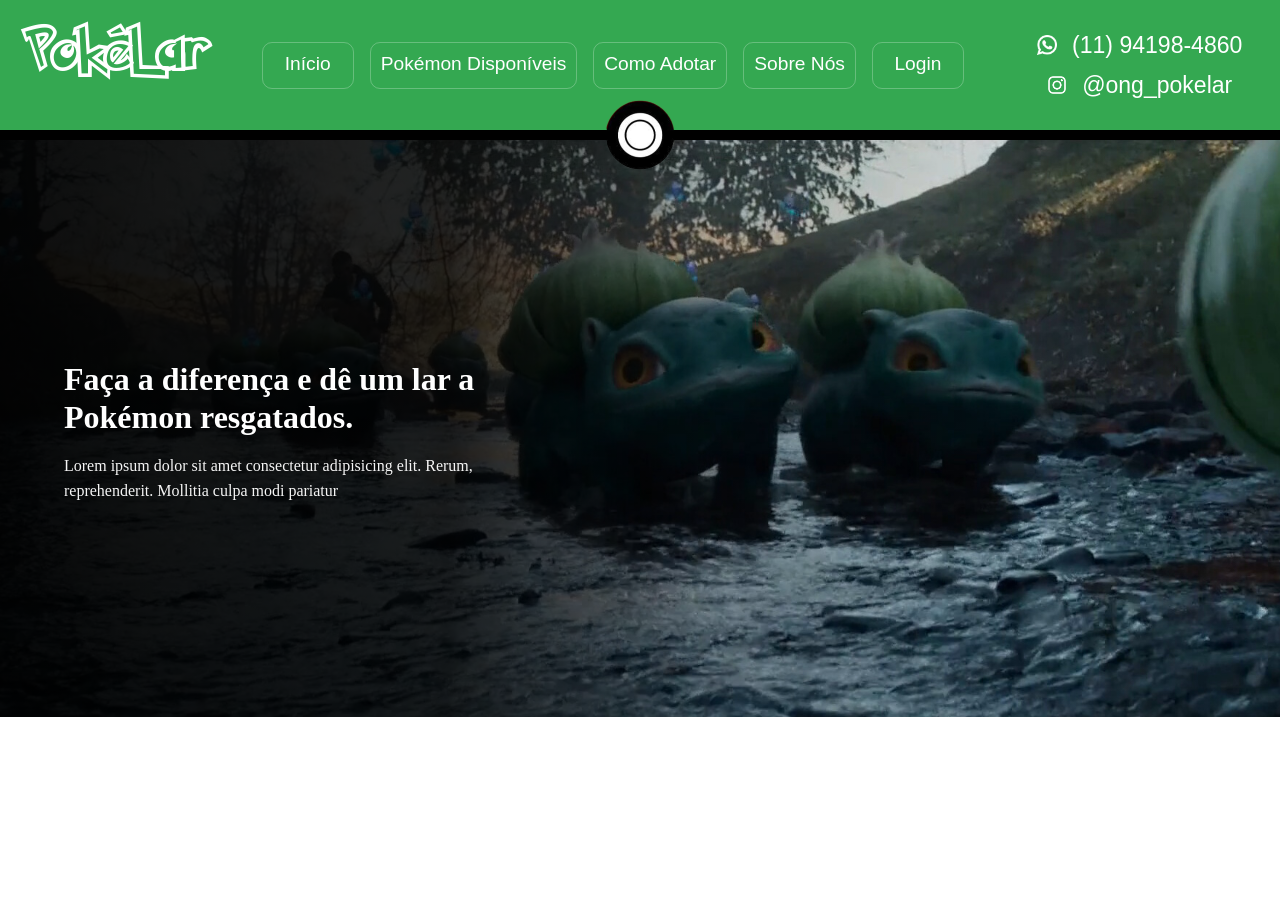
==== index.html @ e154b48e "Organização e Página Inicial Criação de pastas e arquivos essenciais, além de o começo da página ini" ====
<!DOCTYPE html>
<html lang="pt-BR">
  
    <head>

        <!-- 
        
        Inspirações:
        https://resgatos.com.br/
        https://institutoamparanimal.org.br/

        -->

        <title>PokéLar</title>
        <link rel="stylesheet" href="css/style.css" />
        <meta name="viewport" content="width=device-width">
        <meta charset="UTF-8">

    </head>

    <body>

        <header id="cabeca">
        
            <h1>PokéLar</h1>

            <nav id="nav">
                
                <a href="#" class="botao">Início</a>
                <a href="#" class="botao">Pokémon Disponíveis</a>
                <a href="#" class="botao">Como Adotar</a>
                <a href="#" class="botao">Sobre Nós</a>
                <a href="#" class="botao">Login</a>
            </nav>

            <div id="contato">
                <div id="zap">
                    <img src="img/whatsapp.png" alt="" id="whatsapp">
                    <p>(11) 94198-4860</p>    
                </div>
                
                <div id="insta">
                    <img src="img/instagram.png" alt="" id="instagram">
                    <p>@ong_pokelar</p>
                </div>
            </div>

        </header>

        <div id=linha>
        <img id="bola" src="img/botao_pokebola.png" alt=""  />
        </div>

        <main>

            <section id="fotoBulba">
                <div id="textoBulba">
                    <h2>Faça a diferença e dê um lar a Pokémon resgatados.</h2>
                    <p>Lorem ipsum dolor sit amet consectetur adipisicing elit. Rerum, reprehenderit. Mollitia culpa modi pariatur </p>
                </div>
            </section>

        </main>

        
    </body>

</html>
---- css/style.css ----
:root{
    --verde-friendball: #34A851;
    --verde-hover: #28803e;
}

body{
    margin: 0px;
}

#cabeca{
    display: flex;
    align-items: center;
    justify-content: center;
    width: 100%;
    height: 110px;
    background-color: var(--verde-friendball);
    padding: 10px 0 10px 0;
}

#linha{
  width: 100%;
  height: 10px;
  background-color: black;
  display: flex;
  align-items: center;
  justify-content: center;
}

#bola{
    position: relative;
    width: 75px;
}

@font-face {
  font-family: 'Pokémon Hollow';
  src: url(../fonts/Pokemon\ Hollow.ttf);
}


@font-face {
  font-family: 'Pokémon Solid';
  src: url(../fonts/Pokemon\ Solid.ttf);
}

h1{
    color: white;
    font-family: 'Pokémon Hollow';
    margin-left: auto;
    margin-right: auto;
    font-size: 50px;
    margin-bottom: 0;
    margin-top: 0;
    padding: 0 0 20px 0;
}

#nav{
    display: flex;
    align-items: center;
    justify-content: space-evenly;
    margin-left: auto;
    margin-right: auto;
}

nav > a{
    min-width: 70px;
    min-height: 25px;
    text-decoration: none;
    text-align: center;
    color: white;
    padding: 10px;
    margin: 8px;
    font-size: larger;
    font-family: 'Trebuchet MS', 'Lucida Sans Unicode', 'Lucida Grande', 'Lucida Sans', Arial, sans-serif;
    transition: all 0.25s ease;
    border-radius: 10px;
    border: 1px solid rgba(255, 255, 255, 0.25);
}

nav > a:hover{
    background-color: var(--verde-hover);
    transform: translateY(-2px);
}

#contato{
  display: flex;
  text-decoration: none;
  text-align: center;
  color: white;
  padding: 10px;
  margin-left: auto;
  margin-right: auto;
  font-size: larger;
  font-family: 'Trebuchet MS', 'Lucida Sans Unicode', 'Lucida Grande', 'Lucida Sans', Arial, sans-serif;
  transition: all 0.25s ease;
  border-radius: 10px;
  align-items: center;
  justify-content: space-evenly;
  flex-direction: column;
}

#zap{
  display: flex;
  text-decoration: none;
  text-align: center;
  color: white;
  margin-left: auto;
  margin-right: auto;
  font-size: larger;
  font-family: 'Trebuchet MS', 'Lucida Sans Unicode', 'Lucida Grande', 'Lucida Sans', Arial, sans-serif;
  transition: all 0.25s ease;
  align-items: center;
  justify-content: space-evenly;
}

#insta{
  display: flex;
  text-decoration: none;
  text-align: center;
  color: white;
  margin-left: auto;
  margin-right: auto;
  font-size: larger;
  font-family: 'Trebuchet MS', 'Lucida Sans Unicode', 'Lucida Grande', 'Lucida Sans', Arial, sans-serif;
  transition: all 0.25s ease;
  align-items: center;
  justify-content: space-evenly;
}

#zap > p{
  margin: 5px;
}

#insta > p{
  margin: 5px;
}

#whatsapp{
  width: 20px;
  height: 20px;
  padding: 10px;
}

#instagram{
  width: 20px;
  height: 20px;
  padding: 10px;
}

#main{
    display: flex;
    align-items: center;
    justify-content: space-evenly;
}

#fotoBulba {
  max-width: 100%;
  min-height: 577px;
  display: flex;
  align-items: center;
  padding: 0 5%;
  
  background-image: 
    linear-gradient(
      to right, 
      rgba(0, 0, 0, 0.95) 0%,       
      rgba(0, 0, 0, 0.85) 35%,
      rgba(0, 0, 0, 0.3) 55%,
      rgba(0, 0, 0, 0) 100%        
    ),
    url(../img/fotobulba.jpg);
  
  background-size: cover;
  background-position: center;
}

#textoBulba {
  max-width: 500px;
  color: var(--texto-branco);
}

#textoBulba > h2 {
  font-size: 2rem;
  margin-bottom: 15px;
  line-height: 1.2;
  color: white;
}

#textoBulba > p {
  font-size: 1rem;
  line-height: 1.6;
  margin-bottom: 20px;
  color: whitesmoke;
}
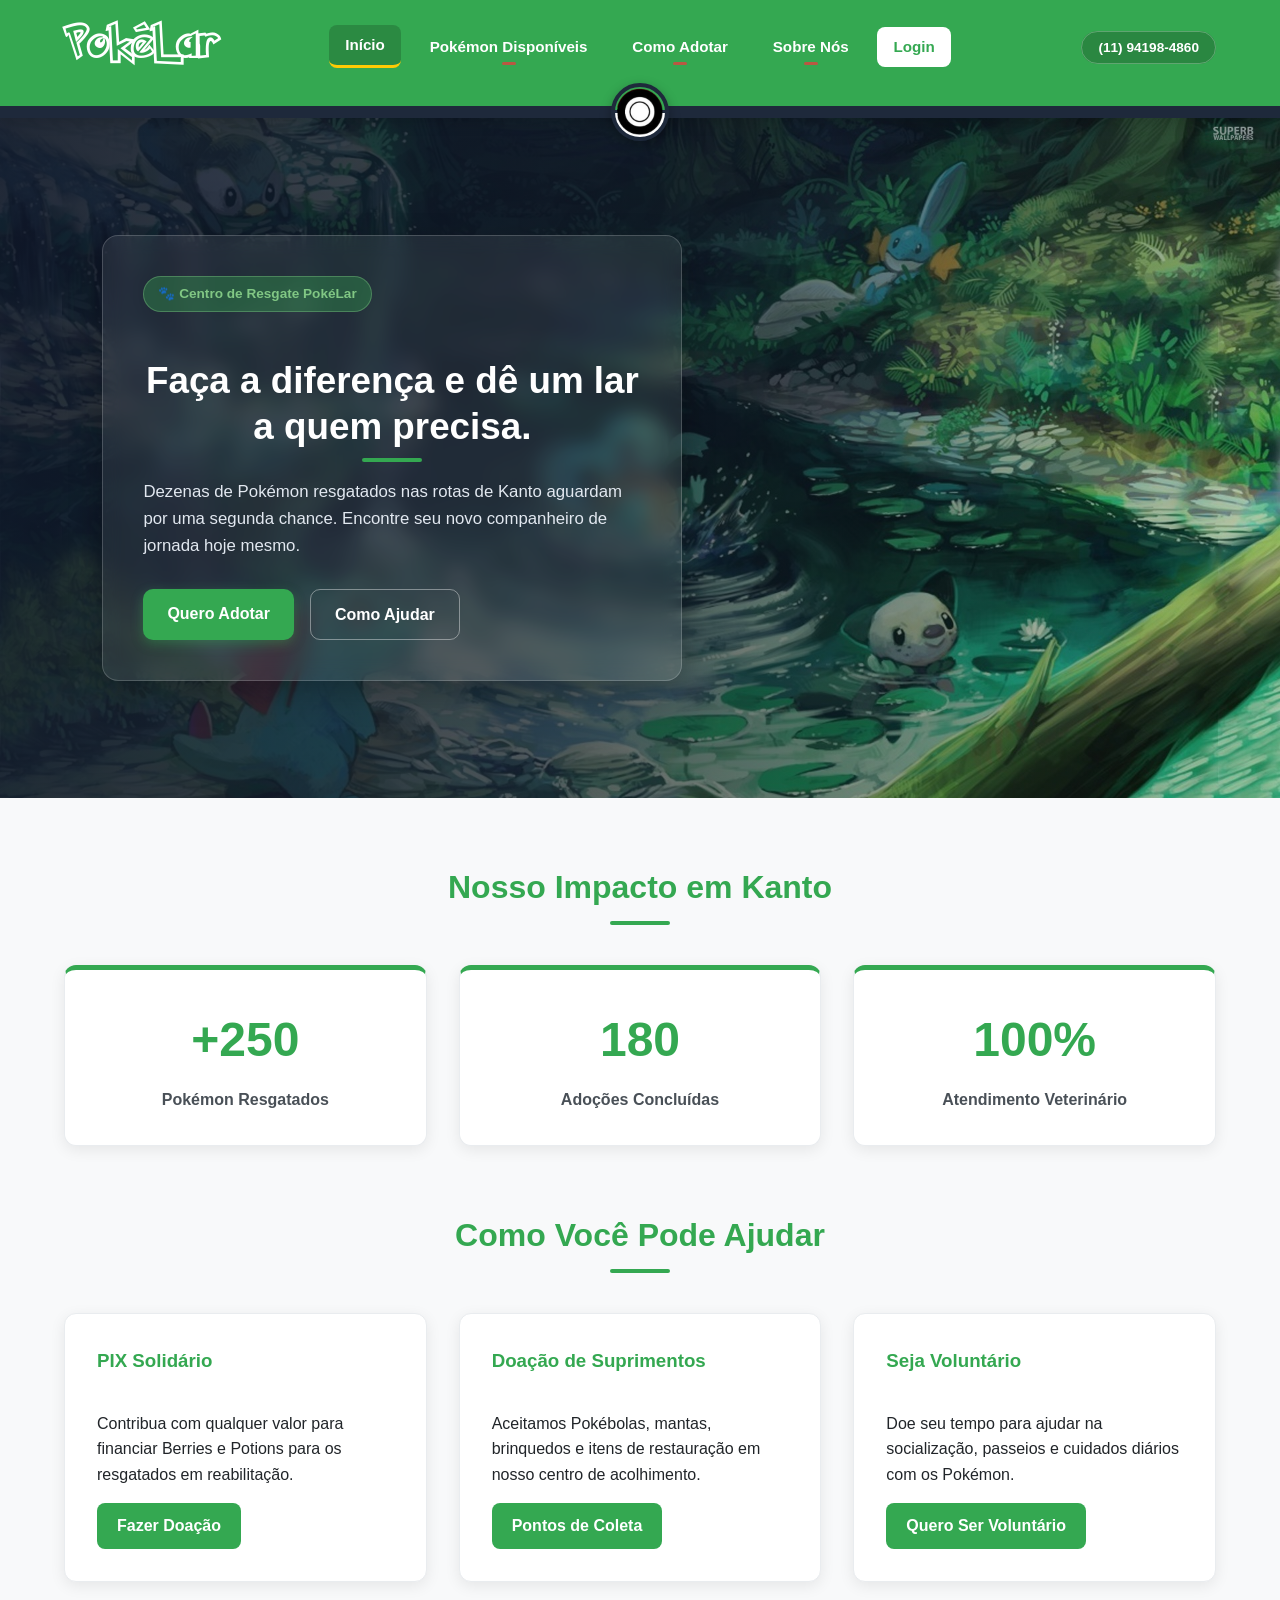
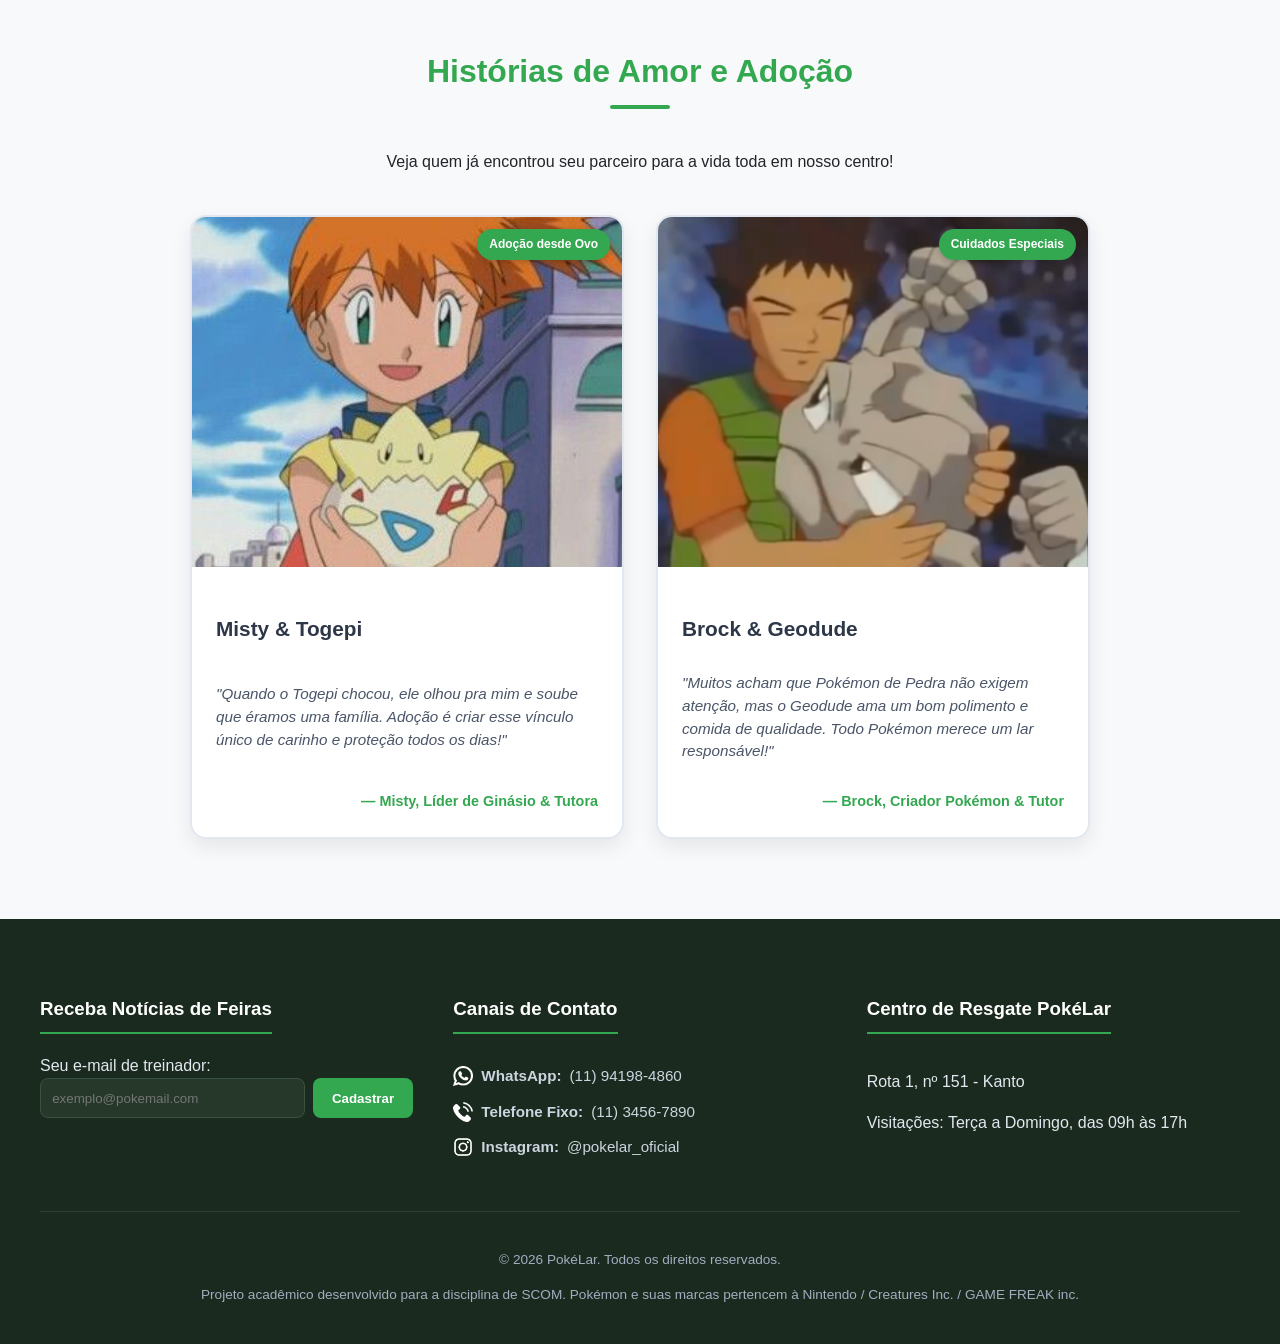
==== commit 0725da23: "Reformulação no Design e continuação da Página Inicial Repaginada completa na página inicial, defini" ====
--- a/index.html
+++ b/index.html
@@ -1,68 +1,178 @@
 <!DOCTYPE html>
 <html lang="pt-BR">
-  
-    <head>
+<head>
+    <title>PokéLar</title>
+    <link rel="stylesheet" href="css/style.css" />
+    <meta name="viewport" content="width=device-width, initial-scale=1.0">
+    <meta charset="UTF-8">
+</head>
+<body>
 
-        <!-- 
-        
-        Inspirações:
-        https://resgatos.com.br/
-        https://institutoamparanimal.org.br/
+    <header id="cabeca">
+    <div id="cabeca-container">
+        <!-- Logo com Ícone para dar contexto -->
+        <h1>PokéLar</h1>
 
-        -->
+        <!-- Navegação Principal -->
+        <nav id="nav" aria-label="Navegação Principal">
+            <a href="#" class="nav-link ativo">Início</a>
+            <a href="#" class="nav-link">Pokémon Disponíveis</a>
+            <a href="#" class="nav-link">Como Adotar</a>
+            <a href="#" class="nav-link">Sobre Nós</a>
+            <a href="#" class="nav-link nav-destaque">Login</a>
+        </nav>
 
-        <title>PokéLar</title>
-        <link rel="stylesheet" href="css/style.css" />
-        <meta name="viewport" content="width=device-width">
-        <meta charset="UTF-8">
+        <!-- Contato Integrado e Discreto -->
+        <div id="contato-rapido">
+            <a href="https://wa.me/5511941984860" target="_blank" title="WhatsApp">(11) 94198-4860</a>
+        </div>
+    </div>
 
-    </head>
+    <div id="linha">
+    <img id="bola" src="img/botao_pokebola.png" alt="Pokébola Central">
+</div>
+</header>
 
-    <body>
+<main>
+    <!-- Banner 100% Sangrado na Tela -->
+    <section id="fotoBulba">
+        <div id="textoBulba">
+            <span class="badge-tag">🐾 Centro de Resgate PokéLar</span>
+            <h2>Faça a diferença e dê um lar a quem precisa.</h2>
+            <p>Dezenas de Pokémon resgatados nas rotas de Kanto aguardam por uma segunda chance. Encontre seu novo companheiro de jornada hoje mesmo.</p>
+            
+            <div class="hero-botoes">
+                <a href="#" class="btn-hero-primario">Quero Adotar</a>
+                <a href="#como-ajudar" class="btn-hero-secundario">Como Ajudar</a>
+            </div>
+        </div>
+    </section>
 
-        <header id="cabeca">
-        
-            <h1>PokéLar</h1>
+        <!-- CONTADOR DE IMPACTO -->
+        <section id="impacto">
+            <h2>Nosso Impacto em Kanto</h2>
+            <div class="impacto-grid">
+                <article class="card-impacto">
+                    <h3>+250</h3>
+                    <p>Pokémon Resgatados</p>
+                </article>
+                <article class="card-impacto">
+                    <h3>180</h3>
+                    <p>Adoções Concluídas</p>
+                </article>
+                <article class="card-impacto">
+                    <h3>100%</h3>
+                    <p>Atendimento Veterinário</p>
+                </article>
+            </div>
+        </section>
 
-            <nav id="nav">
-                
-                <a href="#" class="botao">Início</a>
-                <a href="#" class="botao">Pokémon Disponíveis</a>
-                <a href="#" class="botao">Como Adotar</a>
-                <a href="#" class="botao">Sobre Nós</a>
-                <a href="#" class="botao">Login</a>
-            </nav>
+        <!-- COMO AJUDAR -->
+        <section id="como-ajudar">
+            <h2>Como Você Pode Ajudar</h2>
+            <div class="ajuda-grid">
+                <article class="card-ajuda">
+                    <h3>PIX Solidário</h3>
+                    <p>Contribua com qualquer valor para financiar Berries e Potions para os resgatados em reabilitação.</p>
+                    <a href="#" class="botao">Fazer Doação</a>
+                </article>
 
-            <div id="contato">
-                <div id="zap">
-                    <img src="img/whatsapp.png" alt="" id="whatsapp">
-                    <p>(11) 94198-4860</p>    
-                </div>
-                
-                <div id="insta">
-                    <img src="img/instagram.png" alt="" id="instagram">
-                    <p>@ong_pokelar</p>
-                </div>
+                <article class="card-ajuda">
+                    <h3>Doação de Suprimentos</h3>
+                    <p>Aceitamos Pokébolas, mantas, brinquedos e itens de restauração em nosso centro de acolhimento.</p>
+                    <a href="#" class="botao">Pontos de Coleta</a>
+                </article>
+
+                <article class="card-ajuda">
+                    <h3>Seja Voluntário</h3>
+                    <p>Doe seu tempo para ajudar na socialização, passeios e cuidados diários com os Pokémon.</p>
+                    <a href="#" class="botao">Quero Ser Voluntário</a>
+                </article>
             </div>
+        </section>
 
-        </header>
+        <!-- SEÇÃO DE HISTÓRIAS / ADOTANTES -->
+<section id="adotantes" class="container py-5">
+    <div class="titulo-secao text-center mb-5">
+        <h2>Histórias de Amor e Adoção</h2>
+        <p>Veja quem já encontrou seu parceiro para a vida toda em nosso centro!</p>
+    </div>
 
-        <div id=linha>
-        <img id="bola" src="img/botao_pokebola.png" alt=""  />
+    <div class="grid-adotantes">
+        <!-- CARD MISTY & TOGEPI -->
+<article class="card-adotante">
+    <div class="card-foto">
+        <img src="img/mistytogepi.jpg" alt="Misty segurando o Togepi">
+        <span class="badge-tipo">Adoção desde Ovo</span>
+    </div>
+    <div class="card-conteudo">
+        <h3>Misty & Togepi</h3>
+        <p class="depoimento">
+            "Quando o Togepi chocou, ele olhou pra mim e soube que éramos uma família. Adoção é criar esse vínculo único de carinho e proteção todos os dias!"
+        </p>
+        <span class="autor-depoimento">— Misty, Líder de Ginásio & Tutora</span>
+    </div>
+</article>
+
+<!-- CARD BROCK & GEODUDE -->
+<article class="card-adotante">
+    <div class="card-foto">
+        <img src="img/brockgeodude.png" alt="Brock segurando o Geodude">
+        <span class="badge-tipo">Cuidados Especiais</span>
+    </div>
+    <div class="card-conteudo">
+        <h3>Brock & Geodude</h3>
+        <p class="depoimento">
+            "Muitos acham que Pokémon de Pedra não exigem atenção, mas o Geodude ama um bom polimento e comida de qualidade. Todo Pokémon merece um lar responsável!"
+        </p>
+        <span class="autor-depoimento">— Brock, Criador Pokémon & Tutor</span>
+    </div>
+</article>
+    </div>
+</section>
+    </main>
+
+    <!-- RODAPÉ COMPLETO -->
+    <footer id="rodape">
+        <div class="rodape-conteudo">
+            <section class="newsletter">
+                <h3>Receba Notícias de Feiras</h3>
+                <form action="#" method="post">
+                    <label for="email-newsletter">Seu e-mail de treinador:</label>
+                    <div class="campo-newsletter">
+                        <input type="email" id="email-newsletter" name="email-newsletter" placeholder="exemplo@pokemail.com" required>
+                        <button type="submit" class="botao">Cadastrar</button>
+                    </div>
+                </form>
+            </section>
+
+            <div class="rodape-contato">
+    <h3>Canais de Contato</h3>
+    <p>
+        <img src="img/whatsapp.png" alt="WhatsApp" class="icone-contato" />
+        <strong>WhatsApp:</strong> <a href="https://wa.me/5511941984860" target="_blank">(11) 94198-4860</a>
+    </p>
+    <p>
+        <img src="img/telefone.png" alt="Telefone Fixo" class="icone-contato" />
+        <strong>Telefone Fixo:</strong> (11) 3456-7890
+    </p>
+    <p>
+        <img src="img/instagram.png" alt="Instagram" class="icone-contato" />
+        <strong>Instagram:</strong> <a href="https://instagram.com/pokelar_oficial" target="_blank" rel="noopener noreferrer">@pokelar_oficial</a>
+    </p>
+</div>
+
+            <div class="rodape-info">
+                <h3>Centro de Resgate PokéLar</h3>
+                <p>Rota 1, nº 151 - Kanto</p>
+                <p>Visitações: Terça a Domingo, das 09h às 17h</p>
+            </div>
         </div>
 
-        <main>
-
-            <section id="fotoBulba">
-                <div id="textoBulba">
-                    <h2>Faça a diferença e dê um lar a Pokémon resgatados.</h2>
-                    <p>Lorem ipsum dolor sit amet consectetur adipisicing elit. Rerum, reprehenderit. Mollitia culpa modi pariatur </p>
-                </div>
-            </section>
-
-        </main>
-
-        
-    </body>
-
+        <div class="rodape-direitos">
+            <p>&copy; 2026 PokéLar. Todos os direitos reservados.</p>
+            <p class="disclaimer">Projeto acadêmico desenvolvido para a disciplina de SCOM. Pokémon e suas marcas pertencem à Nintendo / Creatures Inc. / GAME FREAK inc.</p>
+        </div>
+    </footer>
+</body>
 </html>
--- a/css/style.css
+++ b/css/style.css
@@ -1,193 +1,672 @@
-:root{
+/* ==========================================================================
+   1. VARIÁVEIS E RESET (Acessibilidade WCAG)
+   ========================================================================== */
+:root {
     --verde-friendball: #34A851;
     --verde-hover: #28803e;
-}
-
-body{
-    margin: 0px;
-}
-
-#cabeca{
+    --fundo-pagina: #f8f9fa;
+    --fundo-card: #ffffff;
+    --texto-escuro: #212529;
+    --texto-suave: #495057;
+    --texto-branco: #ffffff;
+    --borda-suave: #e9ecef;
+    --fonte-principal: 'Trebuchet MS', Arial, sans-serif;
+    --raio-borda: 12px;
+    --sombra-card: 0 4px 15px rgba(0, 0, 0, 0.08);
+    --sombra-hover: 0 12px 30px rgba(0, 0, 0, 0.15);
+    --transicao: all 0.3s ease;
+}
+
+* {
+    box-sizing: border-box;
+}
+
+body {
+    margin: 0;
+    padding: 0;
+    font-family: var(--fonte-principal);
+    background-color: var(--fundo-pagina);
+    color: var(--texto-escuro);
+    font-size: 1rem;
+    line-height: 1.6;
+    overflow-x: hidden;
+}
+
+main {
+    width: 100%;
+}
+
+a:focus-visible,
+button:focus-visible,
+input:focus-visible {
+    outline: 3px solid #FFCB05;
+    outline-offset: 3px;
+}
+
+img {
+    max-width: 100%;
+    height: auto;
+    display: block;
+}
+
+/* ==========================================================================
+   2. FONTES CUSTOMIZADAS
+   ========================================================================== */
+@font-face {
+    font-family: 'Pokémon Hollow';
+    src: url(../fonts/Pokemon\ Hollow.ttf);
+}
+
+@font-face {
+    font-family: 'Pokémon Solid';
+    src: url(../fonts/Pokemon\ Solid.ttf);
+}
+
+/* ==========================================================================
+   3. CABEÇALHO COM CSS GRID (Garante Alinhamento de 50% com a Pokébola)
+   ========================================================================== */
+#cabeca {
+    background-color: var(--verde-friendball);
+    width: 100%;
+    position: sticky;
+    top: 0;
+    z-index: 100;
+    box-shadow: 0 4px 14px rgba(0, 0, 0, 0.15);
+    overflow: visible;
+}
+
+#cabeca-container {
+    display: grid;
+    grid-template-columns: 1fr auto 1fr; /* Coluna 1: Logo | Coluna 2: Nav Centrado | Coluna 3: Contato */
+    align-items: center;
+    padding: 1rem 5% 1.8rem 5%;
+    max-width: 1400px;
+    margin: 0 auto;
+}
+
+#brand {
+    display: flex;
+    align-items: center;
+    gap: 12px;
+    text-decoration: none;
+    justify-self: start;
+}
+
+.logo-icon {
+    width: 36px;
+    height: 36px;
+    filter: drop-shadow(0 2px 4px rgba(0,0,0,0.2));
+}
+
+#brand h1,
+h1 {
+    color: #FFFFFF;
+    font-family: 'Pokémon Hollow', sans-serif;
+    font-size: 2.4rem;
+    margin: 0;
+    letter-spacing: 1.5px;
+}
+
+/* Nav travado exatamente nos 50% da tela */
+#nav {
     display: flex;
     align-items: center;
     justify-content: center;
+    justify-self: center;
+    gap: 0.8rem;
+}
+
+.nav-link {
+    text-decoration: none;
+    color: #FFFFFF;
+    padding: 8px 16px;
+    font-size: 0.95rem;
+    font-weight: 600;
+    border-radius: 8px;
+    transition: var(--transicao);
+    position: relative;
+    white-space: nowrap;
+}
+
+.nav-link:hover {
+    background-color: rgba(0, 0, 0, 0.12);
+}
+
+/* --- DETALHE AMARELO (Página Ativa - Centro Friend Ball) --- */
+.nav-link.ativo {
+    background-color: rgba(0, 0, 0, 0.18);
+    border-bottom: 3px solid #FFCB05;
+}
+
+/* --- DETALHE VERMELHO (Páginas Inativas - Manchas Friend Ball) --- */
+.nav-link:not(.ativo):not(.nav-destaque)::after {
+    content: '';
+    position: absolute;
+    bottom: 2px;
+    left: 50%;
+    transform: translateX(-50%);
+    width: 14px;
+    height: 3px;
+    background-color: #E53E3E; /* Vermelho Friend Ball */
+    border-radius: 3px;
+    opacity: 0.75;
+    transition: var(--transicao);
+}
+
+.nav-link:not(.ativo):not(.nav-destaque):hover::after {
+    width: 70%;
+    opacity: 1;
+    box-shadow: 0 0 6px rgba(229, 62, 62, 0.7);
+}
+
+/* Botão Login / Destaque */
+.nav-link.nav-destaque {
+    background-color: #FFFFFF;
+    color: var(--verde-friendball);
+    border-radius: 8px;
+}
+
+.nav-link.nav-destaque:hover {
+    background-color: #e2e8f0;
+}
+
+#contato-rapido {
+    justify-self: end;
+}
+
+#contato-rapido a {
+    color: #FFFFFF;
+    text-decoration: none;
+    font-size: 0.85rem;
+    font-weight: 600;
+    background: rgba(0, 0, 0, 0.2);
+    padding: 8px 16px;
+    border-radius: 20px;
+    border: 1px solid rgba(255, 255, 255, 0.25);
+    transition: var(--transicao);
+}
+
+#contato-rapido a:hover {
+    background: rgba(0, 0, 0, 0.35);
+    border-color: #FFCB05;
+}
+
+/* ==========================================================================
+   4. LINHA DIVISÓRIA E POKÉBOLA (FRIEND BALL CENTRALIZADA)
+   ========================================================================== */
+#linha {
     width: 100%;
-    height: 110px;
+    height: 12px;
+    background-color: #1E293B;
+    position: relative;
+    display: flex;
+    align-items: center;
+    justify-content: center;
+}
+
+#bola {
+    position: absolute;
+    left: 50%;
+    transform: translateX(-50%);
+    width: 58px;
+    height: 58px;
+    border-radius: 50%;
+    border: 4px solid #1E293B;
+    background: linear-gradient(180deg, var(--verde-friendball) 47%, #1E293B 47%, #1E293B 53%, #FFFFFF 53%);
+    box-shadow: 0 4px 12px rgba(0, 0, 0, 0.3);
+    transition: transform 0.4s ease;
+    cursor: pointer;
+    z-index: 10;
+    display: flex;
+    align-items: center;
+    justify-content: center;
+}
+
+#bola::before {
+    content: '';
+    width: 18px;
+    height: 18px;
+    background-color: #FFCB05;
+    border: 3px solid #1E293B;
+    border-radius: 50%;
+    box-shadow: 0 0 0 2px #E53E3E;
+}
+
+#bola:hover {
+    transform: translateX(-50%) rotate(360deg) scale(1.1);
+}
+
+/* ==========================================================================
+   5. HERO BANNER FULL-WIDTH (#fotoBulba)
+   ========================================================================== */
+#fotoBulba {
+    width: 100%;
+    min-height: 680px;
+    display: flex;
+    align-items: center;
+    padding: 4rem 8%;
+    margin: 0 0 4rem 0;
+    background: 
+        linear-gradient(
+            105deg, 
+            rgba(15, 23, 42, 0.92) 0%, 
+            rgba(15, 23, 42, 0.75) 45%, 
+            rgba(15, 23, 42, 0.15) 100%
+        ),
+        url('../img/fotoagua.jpg');
+    background-size: cover;
+    background-position: center 45%;
+}
+
+#textoBulba {
+    max-width: 580px;
+    background: rgba(255, 255, 255, 0.08);
+    backdrop-filter: blur(10px);
+    -webkit-backdrop-filter: blur(10px);
+    padding: 2.5rem;
+    border-radius: 16px;
+    border: 1px solid rgba(255, 255, 255, 0.18);
+    box-shadow: 0 12px 32px rgba(0, 0, 0, 0.25);
+}
+
+.badge-tag {
+    display: inline-block;
+    background-color: rgba(52, 168, 81, 0.35);
+    color: #81C784;
+    font-size: 0.85rem;
+    font-weight: 700;
+    padding: 6px 14px;
+    border-radius: 20px;
+    margin-bottom: 1rem;
+    border: 1px solid rgba(129, 199, 132, 0.4);
+}
+
+#textoBulba h2 {
+    font-size: 2.3rem;
+    line-height: 1.25;
+    color: #FFFFFF;
+    margin-bottom: 1rem;
+    font-weight: 800;
+}
+
+#textoBulba p {
+    font-size: 1.05rem;
+    line-height: 1.6;
+    color: #E2E8F0;
+    margin-bottom: 1.8rem;
+}
+
+.hero-botoes {
+    display: flex;
+    gap: 1rem;
+    flex-wrap: wrap;
+}
+
+.btn-hero-primario {
     background-color: var(--verde-friendball);
-    padding: 10px 0 10px 0;
-}
-
-#linha{
-  width: 100%;
-  height: 10px;
-  background-color: black;
-  display: flex;
-  align-items: center;
-  justify-content: center;
-}
-
-#bola{
+    color: #FFFFFF;
+    padding: 12px 24px;
+    text-decoration: none;
+    font-weight: 700;
+    border-radius: 10px;
+    transition: var(--transicao);
+    box-shadow: 0 4px 12px rgba(52, 168, 81, 0.4);
+}
+
+.btn-hero-primario:hover {
+    background-color: var(--verde-hover);
+    transform: translateY(-3px);
+}
+
+.btn-hero-secundario {
+    background-color: transparent;
+    color: #FFFFFF;
+    padding: 12px 24px;
+    text-decoration: none;
+    font-weight: 600;
+    border-radius: 10px;
+    border: 1px solid rgba(255, 255, 255, 0.4);
+    transition: var(--transicao);
+}
+
+.btn-hero-secundario:hover {
+    background-color: rgba(255, 255, 255, 0.15);
+    border-color: #FFFFFF;
+    transform: translateY(-3px);
+}
+
+/* ==========================================================================
+   6. SEÇÕES DE CONTEÚDO E HOVERS DOS CARDS
+   ========================================================================== */
+main section:not(#fotoBulba) {
+    max-width: 1200px;
+    margin: 0 auto 4rem auto;
+    padding: 0 1.5rem;
+}
+
+main section h2 {
+    font-size: 2rem;
+    text-align: center;
+    color: var(--verde-friendball);
+    margin-bottom: 2.5rem;
     position: relative;
-    width: 75px;
-}
-
-@font-face {
-  font-family: 'Pokémon Hollow';
-  src: url(../fonts/Pokemon\ Hollow.ttf);
-}
-
-
-@font-face {
-  font-family: 'Pokémon Solid';
-  src: url(../fonts/Pokemon\ Solid.ttf);
-}
-
-h1{
+}
+
+main section h2::after {
+    content: '';
+    display: block;
+    width: 60px;
+    height: 4px;
+    background-color: var(--verde-friendball);
+    margin: 8px auto 0 auto;
+    border-radius: 2px;
+}
+
+.impacto-grid, .ajuda-grid, .historias-grid {
+    display: grid;
+    grid-template-columns: repeat(auto-fit, minmax(280px, 1fr));
+    gap: 2rem;
+}
+
+.card-impacto, .card-ajuda, .card-historia {
+    background-color: var(--fundo-card);
+    padding: 2rem;
+    border-radius: var(--raio-borda);
+    box-shadow: var(--sombra-card);
+    border: 1px solid var(--borda-suave);
+    transition: var(--transicao);
+    cursor: pointer;
+}
+
+.card-impacto:hover, 
+.card-ajuda:hover, 
+.card-historia:hover {
+    transform: translateY(-8px);
+    box-shadow: var(--sombra-hover);
+    border-color: var(--verde-friendball);
+}
+
+.card-impacto {
+    text-align: center;
+    border-top: 5px solid var(--verde-friendball);
+}
+
+.card-impacto h3 {
+    font-size: 3rem;
+    color: var(--verde-friendball);
+    margin: 0 0 0.5rem 0;
+    transition: var(--transicao);
+}
+
+.card-impacto:hover h3 {
+    transform: scale(1.08);
+}
+
+.card-impacto p {
+    font-weight: bold;
+    color: var(--texto-suave);
+    margin: 0;
+}
+
+.card-ajuda {
+    display: flex;
+    flex-direction: column;
+    justify-content: space-between;
+}
+
+.card-ajuda h3 {
+    color: var(--verde-friendball);
+    margin-top: 0;
+}
+
+.card-ajuda .botao {
+    display: inline-block;
+    padding: 10px 20px;
+    background-color: var(--verde-friendball);
     color: white;
-    font-family: 'Pokémon Hollow';
+    text-decoration: none;
+    border-radius: 8px;
+    font-weight: bold;
+    text-align: center;
+    align-self: flex-start;
+    transition: var(--transicao);
+}
+
+.card-ajuda .botao:hover {
+    background-color: var(--verde-hover);
+    transform: scale(1.03);
+}
+
+/* ==========================================================================
+   SEÇÃO HISTÓRIAS DE ADOÇÃO (COM SUAS FOTOS)
+   ========================================================================== */
+.grid-adotantes {
+    display: grid;
+    grid-template-columns: repeat(auto-fit, minmax(280px, 1fr));
+    gap: 2rem;
+    max-width: 900px;
+    margin: 0 auto;
+}
+
+.card-adotante {
+    background: #ffffff;
+    border-radius: 16px;
+    overflow: hidden;
+    box-shadow: 0 8px 20px rgba(0, 0, 0, 0.08);
+    transition: transform 0.3s ease, box-shadow 0.3s ease;
+    border: 2px solid #e2e8f0;
+    display: flex;
+    flex-direction: column;
+}
+
+.card-adotante:hover {
+    transform: translateY(-5px);
+    box-shadow: 0 12px 28px rgba(46, 125, 50, 0.15);
+    border-color: var(--verde-friendball);
+}
+
+.card-foto {
+    position: relative;
+    width: 100%;
+    height: 350px; /* Altura ideal para ver os personagens bem de perto */
+    background-color: #f1f5f9;
+    overflow: hidden;
+}
+
+.card-foto img {
+    width: 100%;
+    height: 100%;
+    object-fit: cover; /* Mantém a proporção sem distorcer a imagem */
+    object-position: center 40%;
+    transition: transform 0.4s ease;
+}
+
+.card-adotante:hover .card-foto img {
+    transform: scale(1.05); /* Efeito suave de zoom ao passar o mouse */
+}
+
+.badge-tipo {
+    position: absolute;
+    top: 12px;
+    right: 12px;
+    background: var(--verde-friendball);
+    color: #ffffff;
+    font-size: 0.75rem;
+    font-weight: bold;
+    padding: 6px 12px;
+    border-radius: 20px;
+    box-shadow: 0 2px 6px rgba(0,0,0,0.2);
+    z-index: 2;
+}
+
+.card-conteudo {
+    padding: 1.5rem;
+    display: flex;
+    flex-direction: column;
+    flex-grow: 1;
+    justify-content: space-between;
+}
+
+.card-conteudo h3 {
+    color: #2d3748;
+    font-size: 1.3rem;
+    margin-bottom: 0.75rem;
+}
+
+.depoimento {
+    color: #4a5568;
+    font-size: 0.95rem;
+    line-height: 1.5;
+    font-style: italic;
+    margin-bottom: 1.2rem;
+}
+
+.autor-depoimento {
+    font-size: 0.9rem;
+    font-weight: 600;
+    color: var(--verde-friendball);
+    font-style: normal;
+    text-align: right; /* Fica alinhado à direita no final da citação */
+    margin-top: 0.5rem;
+}
+
+.titulo-secao {
+    text-align: center;
+    width: 100%;
+    margin-bottom: 2.5rem;
+}
+
+.titulo-secao h2,
+.titulo-secao p {
+    text-align: center;
     margin-left: auto;
     margin-right: auto;
-    font-size: 50px;
-    margin-bottom: 0;
-    margin-top: 0;
-    padding: 0 0 20px 0;
-}
-
-#nav{
+}
+
+/* ==========================================================================
+   7. RODAPÉ
+   ========================================================================== */
+#rodape {
+    background-color: #1b2a1e;
+    color: #e2e8f0;
+    padding: 3.5rem 1.5rem 1.5rem 1.5rem;
+    margin-top: 5rem;
+}
+
+.rodape-conteudo {
+    max-width: 1200px;
+    margin: 0 auto;
+    display: grid;
+    grid-template-columns: repeat(auto-fit, minmax(250px, 1fr));
+    gap: 2.5rem;
+    margin-bottom: 2.5rem;
+}
+
+.rodape-conteudo h3 {
+    color: white;
+    border-bottom: 2px solid var(--verde-friendball);
+    padding-bottom: 8px;
+    display: inline-block;
+}
+
+.campo-newsletter {
+    display: flex;
+    gap: 0.5rem;
+}
+
+.campo-newsletter input[type="email"] {
+    flex: 1;
+    padding: 0.7rem;
+    border-radius: 8px;
+    border: 1px solid #3a523f;
+    background-color: #26382a;
+    color: white;
+}
+
+.campo-newsletter button {
+    padding: 0.7rem 1.2rem;
+    background-color: var(--verde-friendball);
+    color: white;
+    border: none;
+    border-radius: 8px;
+    font-weight: bold;
+    cursor: pointer;
+    transition: var(--transicao);
+}
+
+.campo-newsletter button:hover {
+    background-color: var(--verde-hover);
+}
+
+.rodape-contato p {
     display: flex;
     align-items: center;
-    justify-content: space-evenly;
-    margin-left: auto;
-    margin-right: auto;
-}
-
-nav > a{
-    min-width: 70px;
-    min-height: 25px;
+    gap: 8px; /* Espaço entre o ícone e o texto */
+    margin: 0.7rem 0;
+    color: #cbd5e0;
+    font-size: 0.95rem;
+}
+
+.icone-contato {
+    width: 20px;
+    height: 20px;
+    object-fit: contain;
+}
+
+.rodape-contato a {
+    color: #cbd5e0;
     text-decoration: none;
+    transition: var(--transicao);
+}
+
+.rodape-contato a:hover {
+    color: var(--verde-friendball);
+}
+
+.rodape-direitos {
+    max-width: 1200px;
+    margin: 0 auto;
+    padding-top: 1.5rem;
+    border-top: 1px solid #2d4232;
     text-align: center;
-    color: white;
-    padding: 10px;
-    margin: 8px;
-    font-size: larger;
-    font-family: 'Trebuchet MS', 'Lucida Sans Unicode', 'Lucida Grande', 'Lucida Sans', Arial, sans-serif;
-    transition: all 0.25s ease;
-    border-radius: 10px;
-    border: 1px solid rgba(255, 255, 255, 0.25);
-}
-
-nav > a:hover{
-    background-color: var(--verde-hover);
-    transform: translateY(-2px);
-}
-
-#contato{
-  display: flex;
-  text-decoration: none;
-  text-align: center;
-  color: white;
-  padding: 10px;
-  margin-left: auto;
-  margin-right: auto;
-  font-size: larger;
-  font-family: 'Trebuchet MS', 'Lucida Sans Unicode', 'Lucida Grande', 'Lucida Sans', Arial, sans-serif;
-  transition: all 0.25s ease;
-  border-radius: 10px;
-  align-items: center;
-  justify-content: space-evenly;
-  flex-direction: column;
-}
-
-#zap{
-  display: flex;
-  text-decoration: none;
-  text-align: center;
-  color: white;
-  margin-left: auto;
-  margin-right: auto;
-  font-size: larger;
-  font-family: 'Trebuchet MS', 'Lucida Sans Unicode', 'Lucida Grande', 'Lucida Sans', Arial, sans-serif;
-  transition: all 0.25s ease;
-  align-items: center;
-  justify-content: space-evenly;
-}
-
-#insta{
-  display: flex;
-  text-decoration: none;
-  text-align: center;
-  color: white;
-  margin-left: auto;
-  margin-right: auto;
-  font-size: larger;
-  font-family: 'Trebuchet MS', 'Lucida Sans Unicode', 'Lucida Grande', 'Lucida Sans', Arial, sans-serif;
-  transition: all 0.25s ease;
-  align-items: center;
-  justify-content: space-evenly;
-}
-
-#zap > p{
-  margin: 5px;
-}
-
-#insta > p{
-  margin: 5px;
-}
-
-#whatsapp{
-  width: 20px;
-  height: 20px;
-  padding: 10px;
-}
-
-#instagram{
-  width: 20px;
-  height: 20px;
-  padding: 10px;
-}
-
-#main{
-    display: flex;
-    align-items: center;
-    justify-content: space-evenly;
-}
-
-#fotoBulba {
-  max-width: 100%;
-  min-height: 577px;
-  display: flex;
-  align-items: center;
-  padding: 0 5%;
-  
-  background-image: 
-    linear-gradient(
-      to right, 
-      rgba(0, 0, 0, 0.95) 0%,       
-      rgba(0, 0, 0, 0.85) 35%,
-      rgba(0, 0, 0, 0.3) 55%,
-      rgba(0, 0, 0, 0) 100%        
-    ),
-    url(../img/fotobulba.jpg);
-  
-  background-size: cover;
-  background-position: center;
-}
-
-#textoBulba {
-  max-width: 500px;
-  color: var(--texto-branco);
-}
-
-#textoBulba > h2 {
-  font-size: 2rem;
-  margin-bottom: 15px;
-  line-height: 1.2;
-  color: white;
-}
-
-#textoBulba > p {
-  font-size: 1rem;
-  line-height: 1.6;
-  margin-bottom: 20px;
-  color: whitesmoke;
+    font-size: 0.85rem;
+    color: #a0aec0;
+}
+
+/* ==========================================================================
+   8. RESPONSIVIDADE
+   ========================================================================== */
+@media (max-width: 900px) {
+    #cabeca-container {
+        display: flex;
+        flex-direction: column;
+        gap: 0.8rem;
+        padding-bottom: 1.5rem;
+    }
+
+    #nav {
+        flex-wrap: wrap;
+    }
+
+    #contato-rapido {
+        display: none;
+    }
+
+    #fotoBulba {
+        padding: 2rem 5%;
+        justify-content: center;
+    }
+
+    #textoBulba {
+        text-align: center;
+        padding: 1.8rem;
+    }
+
+    .hero-botoes {
+        justify-content: center;
+    }
+
+    .campo-newsletter {
+        flex-direction: column;
+    }
 }
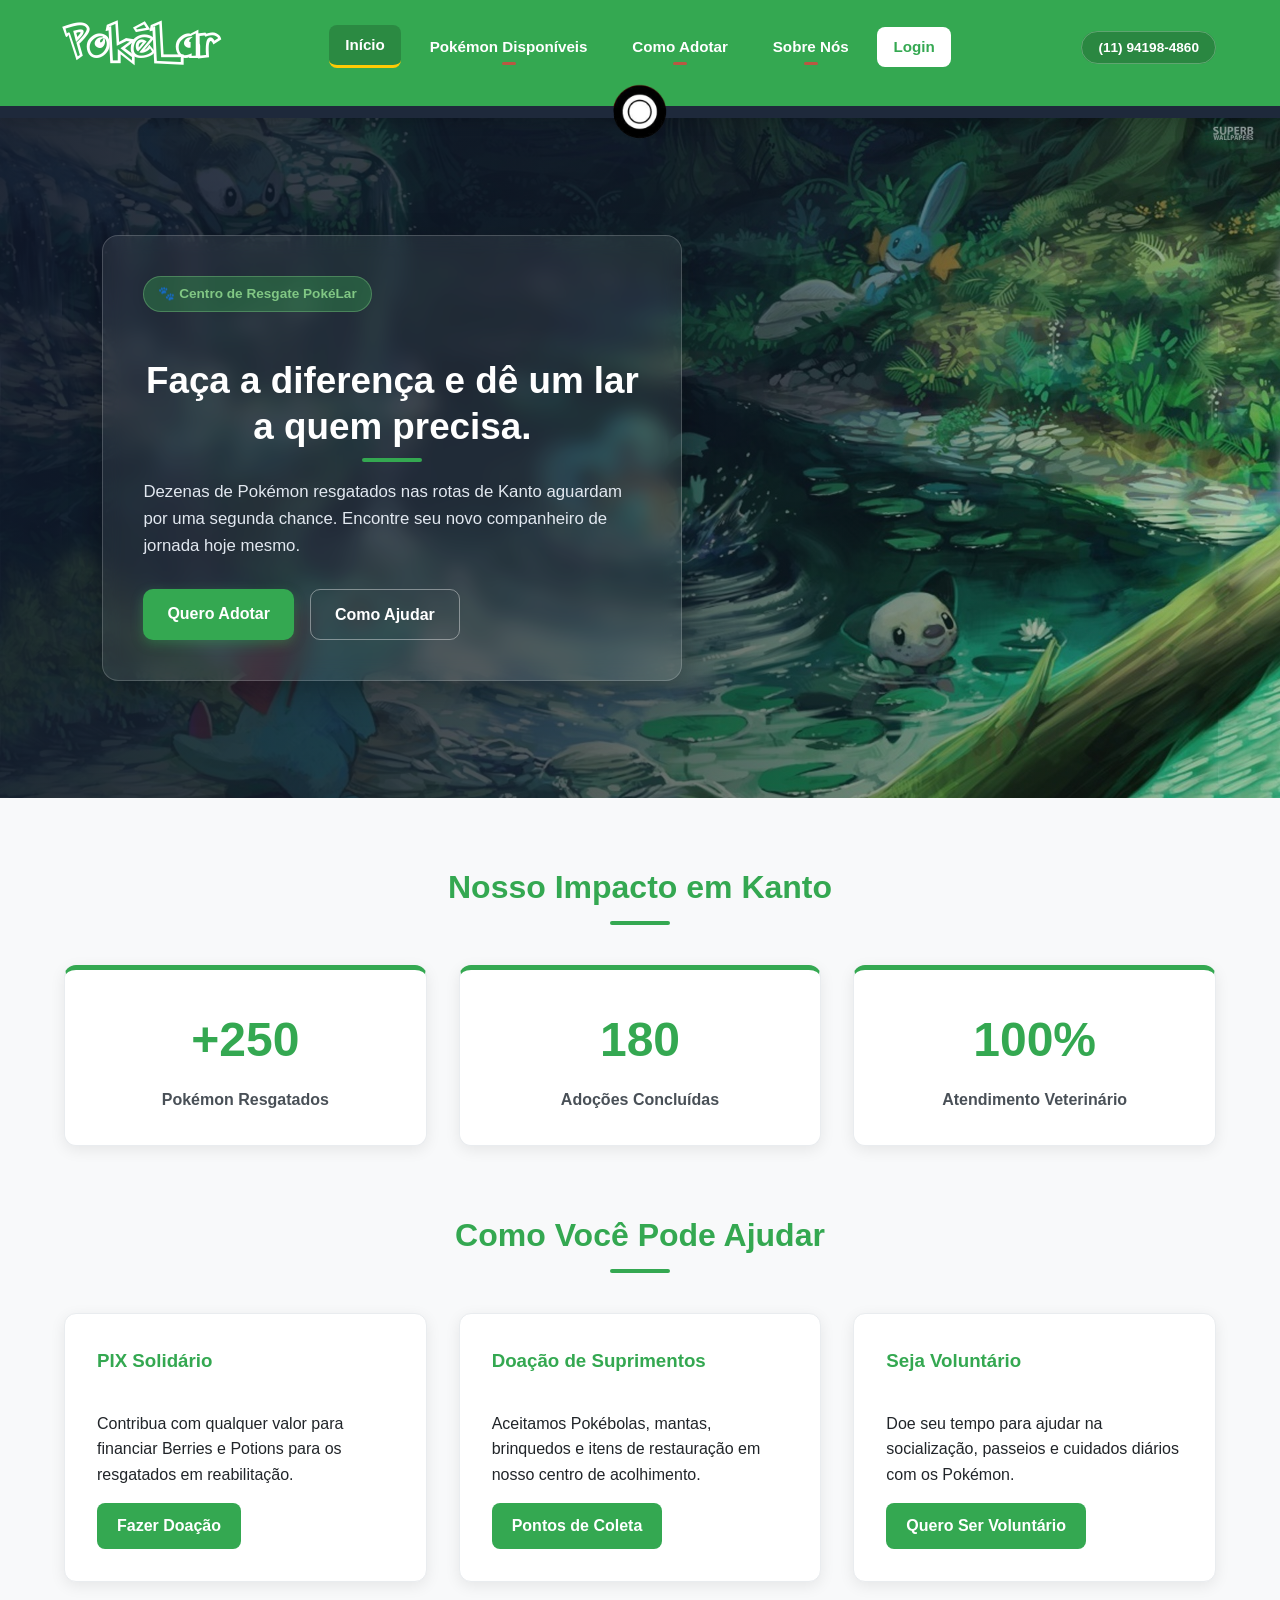
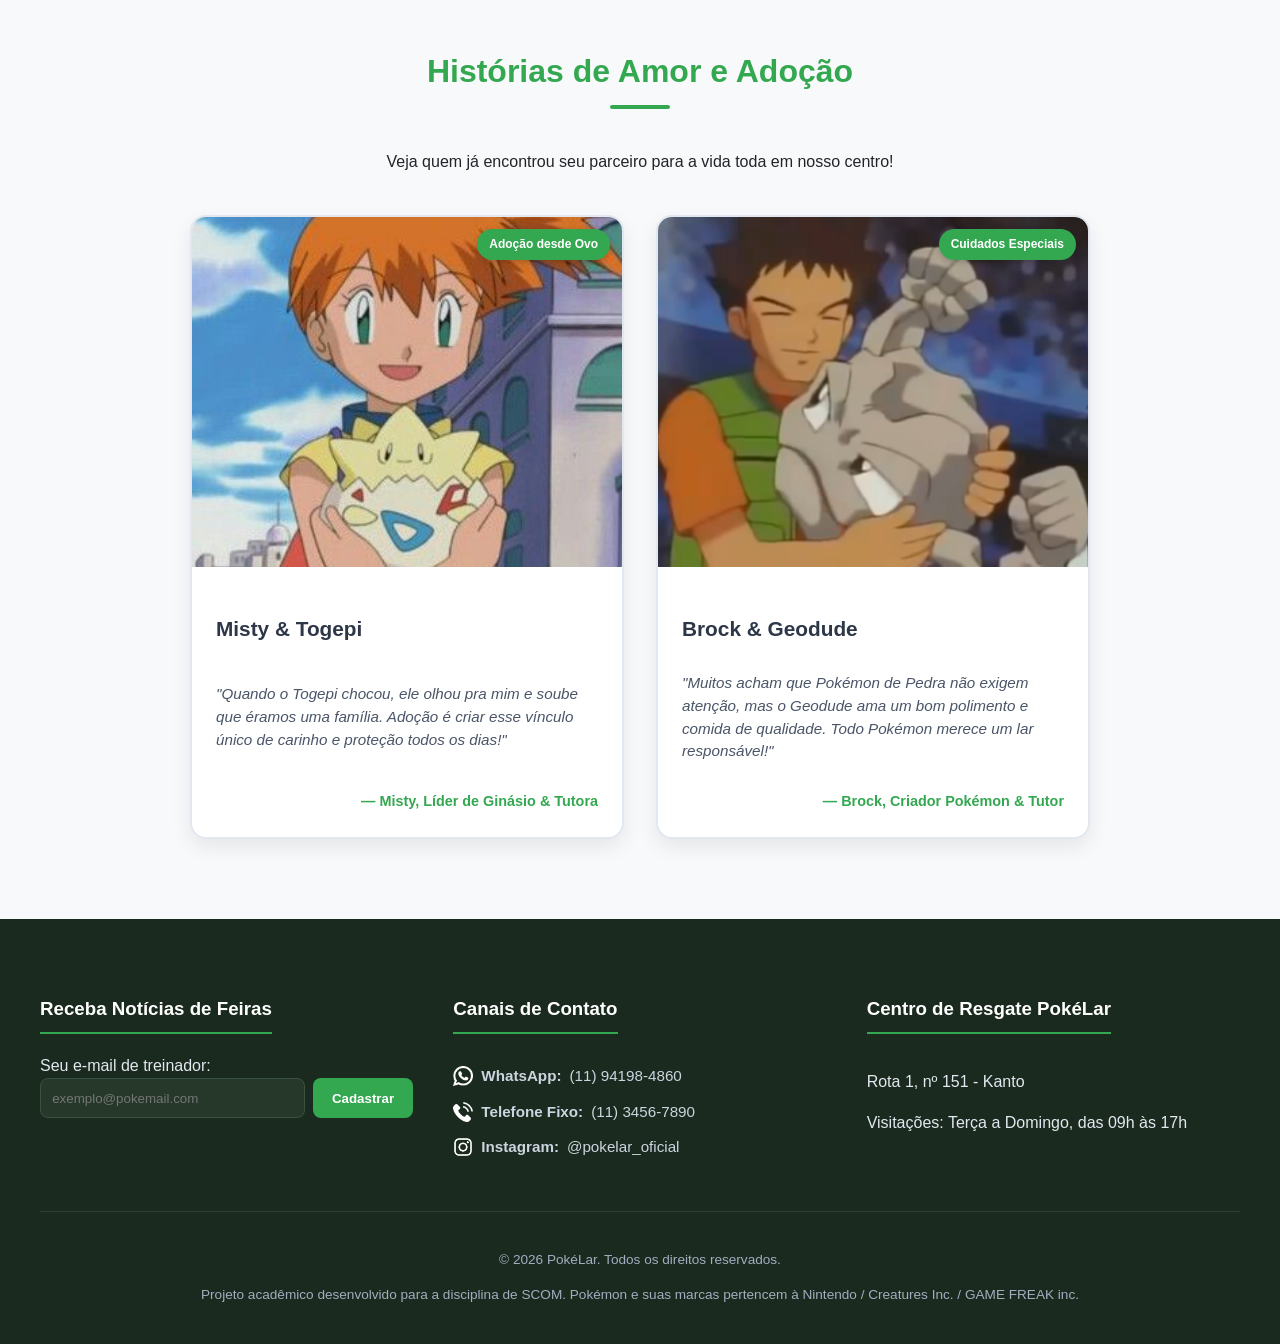
==== commit b5eadd26: "Alteração na PokéBola Agora, ao clicar na PokéBola na página inicial, aparece uma mensagem, além del" ====
--- a/index.html
+++ b/index.html
@@ -29,7 +29,11 @@
     </div>
 
     <div id="linha">
-    <img id="bola" src="img/botao_pokebola.png" alt="Pokébola Central">
+    <div id="linha">
+    <button id="bola" onclick="alert('Bem-vindo ao PokéLar!')" title="Clique para uma surpresa">
+        <img src="img/botao_pokebola.png" alt="Pokébola Interativa">
+    </button>
+</div>
 </div>
 </header>
 
--- a/css/style.css
+++ b/css/style.css
@@ -17,6 +17,10 @@
     --transicao: all 0.3s ease;
 }
 
+html {
+    scroll-behavior: smooth;
+}
+
 * {
     box-sizing: border-box;
 }
@@ -211,29 +215,28 @@
     width: 58px;
     height: 58px;
     border-radius: 50%;
-    border: 4px solid #1E293B;
-    background: linear-gradient(180deg, var(--verde-friendball) 47%, #1E293B 47%, #1E293B 53%, #FFFFFF 53%);
-    box-shadow: 0 4px 12px rgba(0, 0, 0, 0.3);
-    transition: transform 0.4s ease;
-    cursor: pointer;
     z-index: 10;
     display: flex;
     align-items: center;
     justify-content: center;
-}
-
-#bola::before {
-    content: '';
-    width: 18px;
-    height: 18px;
-    background-color: #FFCB05;
-    border: 3px solid #1E293B;
-    border-radius: 50%;
-    box-shadow: 0 0 0 2px #E53E3E;
-}
-
-#bola:hover {
-    transform: translateX(-50%) rotate(360deg) scale(1.1);
+    cursor: pointer;
+
+    /* REMOVE A BORDA E O FUNDO PADRÃO DO BOTÃO */
+    border: none;
+    background: transparent;
+    padding: 0;
+}
+
+/* Garante que a imagem ocupe o botão perfeitamente */
+#bola img {
+    width: 100%;
+    height: 100%;
+    object-fit: contain;
+    transition: transform 0.4s ease;
+}
+
+#bola:hover img {
+    transform: rotate(360deg) scale(1.1);
 }
 
 /* ==========================================================================
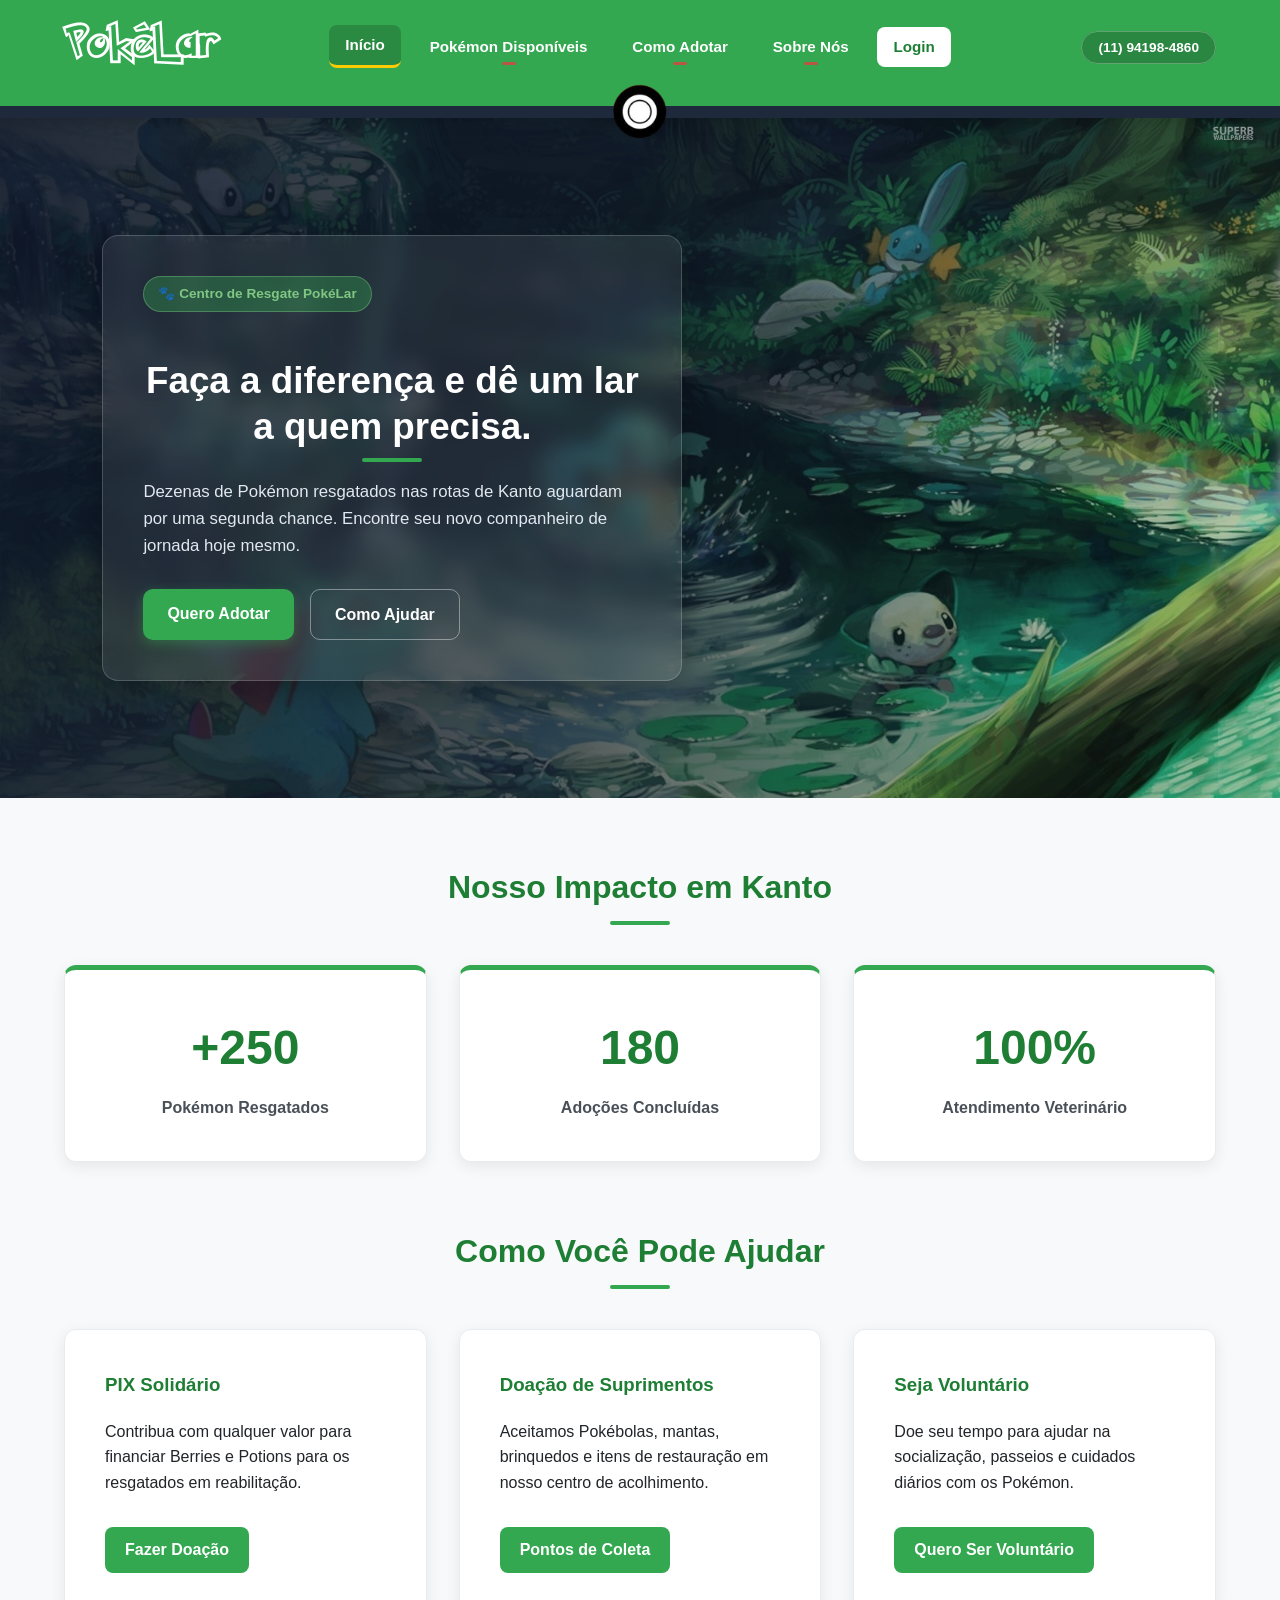
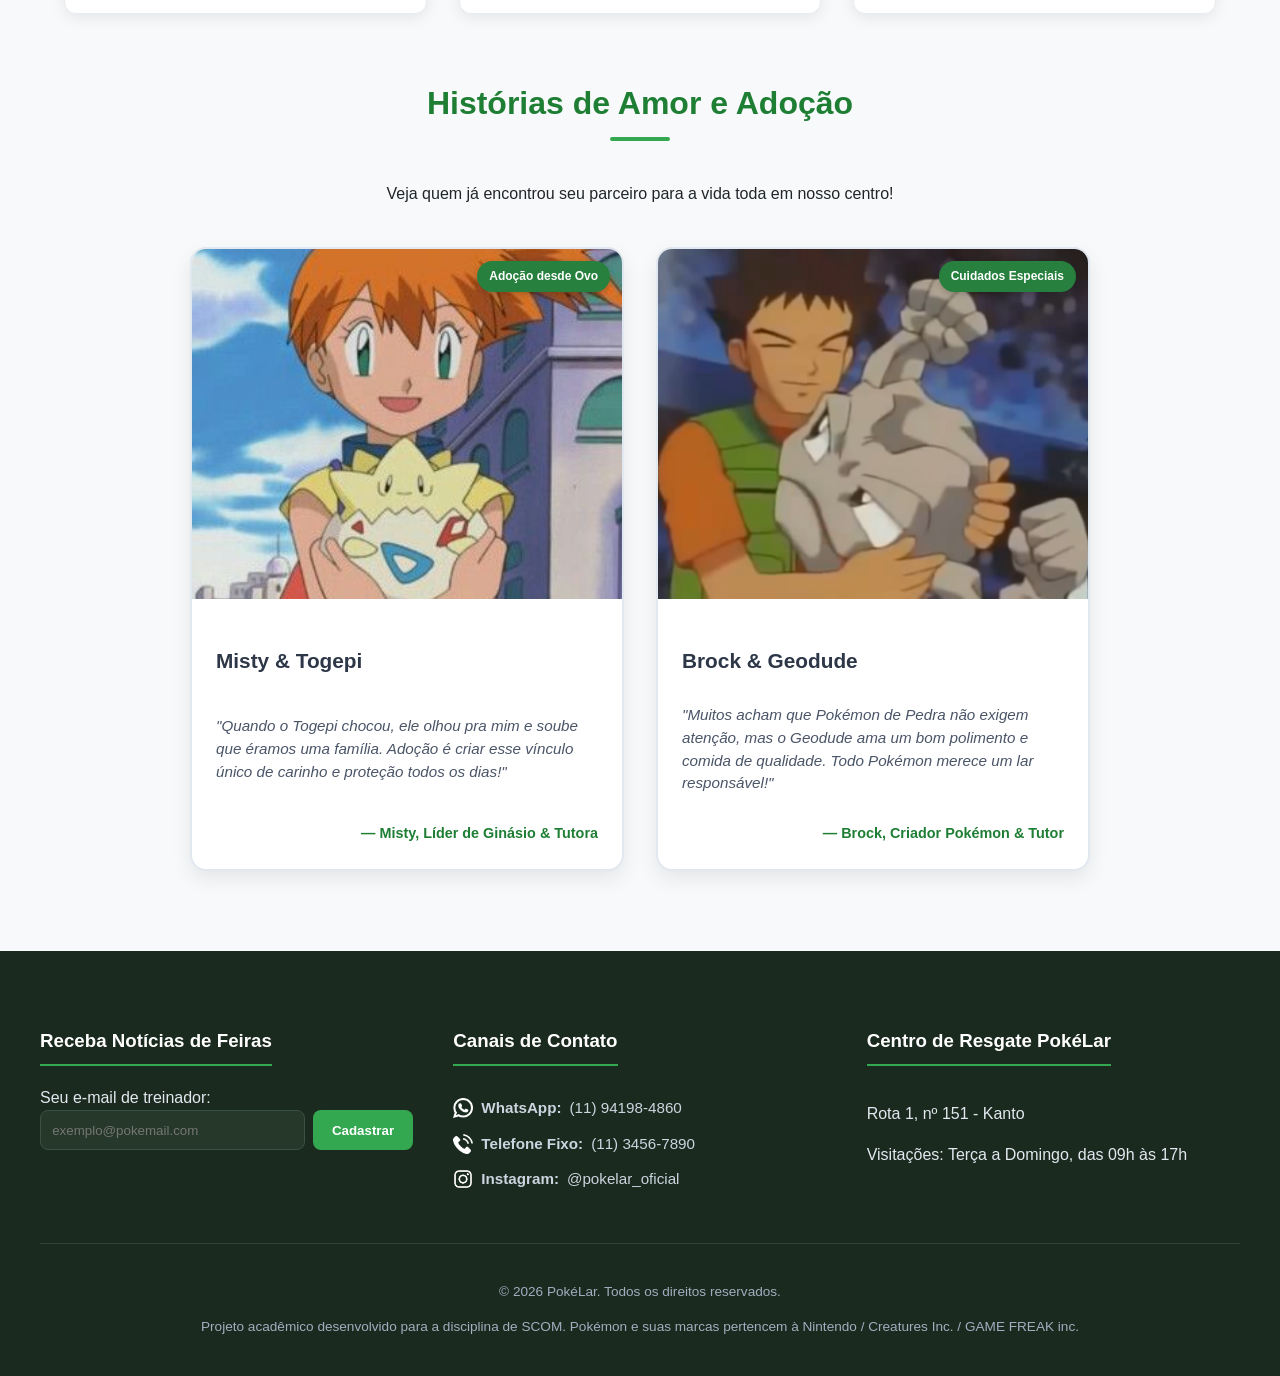
==== commit 41391e04: "Atualização do Código Geral Código reescrito por IA com critérios avaliativos em mente para ajudar n" ====
--- a/index.html
+++ b/index.html
@@ -1,58 +1,55 @@
 <!DOCTYPE html>
 <html lang="pt-BR">
 <head>
-    <title>PokéLar</title>
-    <link rel="stylesheet" href="css/style.css" />
+    <meta charset="UTF-8">
     <meta name="viewport" content="width=device-width, initial-scale=1.0">
-    <meta charset="UTF-8">
+    <title>PokéLar - Centro de Resgate e Adoção Pokémon</title>
+    <link rel="stylesheet" href="css/style.css">
 </head>
 <body>
 
     <header id="cabeca">
-    <div id="cabeca-container">
-        <!-- Logo com Ícone para dar contexto -->
-        <h1>PokéLar</h1>
+        <div id="cabeca-container">
+            <a href="index.html" id="brand">
+                <h1>PokéLar</h1>
+            </a>
 
-        <!-- Navegação Principal -->
-        <nav id="nav" aria-label="Navegação Principal">
-            <a href="#" class="nav-link ativo">Início</a>
-            <a href="#" class="nav-link">Pokémon Disponíveis</a>
-            <a href="#" class="nav-link">Como Adotar</a>
-            <a href="#" class="nav-link">Sobre Nós</a>
-            <a href="#" class="nav-link nav-destaque">Login</a>
-        </nav>
+            <nav id="nav" aria-label="Navegação Principal">
+                <a href="index.html" class="nav-link ativo">Início</a>
+                <a href="pokemon.html" class="nav-link">Pokémon Disponíveis</a>
+                <a href="como-adotar.html" class="nav-link">Como Adotar</a>
+                <a href="sobre.html" class="nav-link">Sobre Nós</a>
+                <a href="login.html" class="nav-link nav-destaque">Login</a>
+            </nav>
 
-        <!-- Contato Integrado e Discreto -->
-        <div id="contato-rapido">
-            <a href="https://wa.me/5511941984860" target="_blank" title="WhatsApp">(11) 94198-4860</a>
-        </div>
-    </div>
-
-    <div id="linha">
-    <div id="linha">
-    <button id="bola" onclick="alert('Bem-vindo ao PokéLar!')" title="Clique para uma surpresa">
-        <img src="img/botao_pokebola.png" alt="Pokébola Interativa">
-    </button>
-</div>
-</div>
-</header>
-
-<main>
-    <!-- Banner 100% Sangrado na Tela -->
-    <section id="fotoBulba">
-        <div id="textoBulba">
-            <span class="badge-tag">🐾 Centro de Resgate PokéLar</span>
-            <h2>Faça a diferença e dê um lar a quem precisa.</h2>
-            <p>Dezenas de Pokémon resgatados nas rotas de Kanto aguardam por uma segunda chance. Encontre seu novo companheiro de jornada hoje mesmo.</p>
-            
-            <div class="hero-botoes">
-                <a href="#" class="btn-hero-primario">Quero Adotar</a>
-                <a href="#como-ajudar" class="btn-hero-secundario">Como Ajudar</a>
+            <div id="contato-rapido">
+                <a href="https://wa.me/5511941984860" target="_blank" rel="noopener noreferrer" title="Falar no WhatsApp">(11) 94198-4860</a>
             </div>
         </div>
-    </section>
 
-        <!-- CONTADOR DE IMPACTO -->
+        <div id="linha">
+            <button id="bola" onclick="alert('Bem-vindo ao PokéLar!')" title="Clique para uma surpresa" type="button">
+                <img src="img/botao_pokebola.png" alt="Pokébola Interativa" width="58" height="58">
+            </button>
+        </div>
+    </header>
+
+    <main>
+        <!-- Hero Banner -->
+        <section id="fotoBulba">
+            <div id="textoBulba">
+                <span class="badge-tag">🐾 Centro de Resgate PokéLar</span>
+                <h2>Faça a diferença e dê um lar a quem precisa.</h2>
+                <p>Dezenas de Pokémon resgatados nas rotas de Kanto aguardam por uma segunda chance. Encontre seu novo companheiro de jornada hoje mesmo.</p>
+                
+                <div class="hero-botoes">
+                    <a href="pokemon.html" class="btn-hero-primario">Quero Adotar</a>
+                    <a href="#como-ajudar" class="btn-hero-secundario">Como Ajudar</a>
+                </div>
+            </div>
+        </section>
+
+        <!-- Contador de Impacto -->
         <section id="impacto">
             <h2>Nosso Impacto em Kanto</h2>
             <div class="impacto-grid">
@@ -71,72 +68,75 @@
             </div>
         </section>
 
-        <!-- COMO AJUDAR -->
+        <!-- Como Ajudar -->
         <section id="como-ajudar">
             <h2>Como Você Pode Ajudar</h2>
             <div class="ajuda-grid">
                 <article class="card-ajuda">
-                    <h3>PIX Solidário</h3>
-                    <p>Contribua com qualquer valor para financiar Berries e Potions para os resgatados em reabilitação.</p>
+                    <div>
+                        <h3>PIX Solidário</h3>
+                        <p>Contribua com qualquer valor para financiar Berries e Potions para os resgatados em reabilitação.</p>
+                    </div>
                     <a href="#" class="botao">Fazer Doação</a>
                 </article>
 
                 <article class="card-ajuda">
-                    <h3>Doação de Suprimentos</h3>
-                    <p>Aceitamos Pokébolas, mantas, brinquedos e itens de restauração em nosso centro de acolhimento.</p>
+                    <div>
+                        <h3>Doação de Suprimentos</h3>
+                        <p>Aceitamos Pokébolas, mantas, brinquedos e itens de restauração em nosso centro de acolhimento.</p>
+                    </div>
                     <a href="#" class="botao">Pontos de Coleta</a>
                 </article>
 
                 <article class="card-ajuda">
-                    <h3>Seja Voluntário</h3>
-                    <p>Doe seu tempo para ajudar na socialização, passeios e cuidados diários com os Pokémon.</p>
+                    <div>
+                        <h3>Seja Voluntário</h3>
+                        <p>Doe seu tempo para ajudar na socialização, passeios e cuidados diários com os Pokémon.</p>
+                    </div>
                     <a href="#" class="botao">Quero Ser Voluntário</a>
                 </article>
             </div>
         </section>
 
-        <!-- SEÇÃO DE HISTÓRIAS / ADOTANTES -->
-<section id="adotantes" class="container py-5">
-    <div class="titulo-secao text-center mb-5">
-        <h2>Histórias de Amor e Adoção</h2>
-        <p>Veja quem já encontrou seu parceiro para a vida toda em nosso centro!</p>
-    </div>
+        <!-- Histórias de Adoção -->
+        <section id="adotantes" class="container py-5">
+            <div class="titulo-secao">
+                <h2>Histórias de Amor e Adoção</h2>
+                <p>Veja quem já encontrou seu parceiro para a vida toda em nosso centro!</p>
+            </div>
 
-    <div class="grid-adotantes">
-        <!-- CARD MISTY & TOGEPI -->
-<article class="card-adotante">
-    <div class="card-foto">
-        <img src="img/mistytogepi.jpg" alt="Misty segurando o Togepi">
-        <span class="badge-tipo">Adoção desde Ovo</span>
-    </div>
-    <div class="card-conteudo">
-        <h3>Misty & Togepi</h3>
-        <p class="depoimento">
-            "Quando o Togepi chocou, ele olhou pra mim e soube que éramos uma família. Adoção é criar esse vínculo único de carinho e proteção todos os dias!"
-        </p>
-        <span class="autor-depoimento">— Misty, Líder de Ginásio & Tutora</span>
-    </div>
-</article>
+            <div class="grid-adotantes">
+                <article class="card-adotante">
+                    <div class="card-foto">
+                        <img src="img/mistytogepi.jpg" alt="Misty segurando o Togepi" width="400" height="350" loading="lazy">
+                        <span class="badge-tipo">Adoção desde Ovo</span>
+                    </div>
+                    <div class="card-conteudo">
+                        <h3>Misty & Togepi</h3>
+                        <p class="depoimento">
+                            "Quando o Togepi chocou, ele olhou pra mim e soube que éramos uma família. Adoção é criar esse vínculo único de carinho e proteção todos os dias!"
+                        </p>
+                        <span class="autor-depoimento">— Misty, Líder de Ginásio & Tutora</span>
+                    </div>
+                </article>
 
-<!-- CARD BROCK & GEODUDE -->
-<article class="card-adotante">
-    <div class="card-foto">
-        <img src="img/brockgeodude.png" alt="Brock segurando o Geodude">
-        <span class="badge-tipo">Cuidados Especiais</span>
-    </div>
-    <div class="card-conteudo">
-        <h3>Brock & Geodude</h3>
-        <p class="depoimento">
-            "Muitos acham que Pokémon de Pedra não exigem atenção, mas o Geodude ama um bom polimento e comida de qualidade. Todo Pokémon merece um lar responsável!"
-        </p>
-        <span class="autor-depoimento">— Brock, Criador Pokémon & Tutor</span>
-    </div>
-</article>
-    </div>
-</section>
+                <article class="card-adotante">
+                    <div class="card-foto">
+                        <img src="img/brockgeodude.png" alt="Brock segurando o Geodude" width="400" height="350" loading="lazy">
+                        <span class="badge-tipo">Cuidados Especiais</span>
+                    </div>
+                    <div class="card-conteudo">
+                        <h3>Brock & Geodude</h3>
+                        <p class="depoimento">
+                            "Muitos acham que Pokémon de Pedra não exigem atenção, mas o Geodude ama um bom polimento e comida de qualidade. Todo Pokémon merece um lar responsável!"
+                        </p>
+                        <span class="autor-depoimento">— Brock, Criador Pokémon & Tutor</span>
+                    </div>
+                </article>
+            </div>
+        </section>
     </main>
 
-    <!-- RODAPÉ COMPLETO -->
     <footer id="rodape">
         <div class="rodape-conteudo">
             <section class="newsletter">
@@ -145,26 +145,26 @@
                     <label for="email-newsletter">Seu e-mail de treinador:</label>
                     <div class="campo-newsletter">
                         <input type="email" id="email-newsletter" name="email-newsletter" placeholder="exemplo@pokemail.com" required>
-                        <button type="submit" class="botao">Cadastrar</button>
+                        <button type="submit">Cadastrar</button>
                     </div>
                 </form>
             </section>
 
             <div class="rodape-contato">
-    <h3>Canais de Contato</h3>
-    <p>
-        <img src="img/whatsapp.png" alt="WhatsApp" class="icone-contato" />
-        <strong>WhatsApp:</strong> <a href="https://wa.me/5511941984860" target="_blank">(11) 94198-4860</a>
-    </p>
-    <p>
-        <img src="img/telefone.png" alt="Telefone Fixo" class="icone-contato" />
-        <strong>Telefone Fixo:</strong> (11) 3456-7890
-    </p>
-    <p>
-        <img src="img/instagram.png" alt="Instagram" class="icone-contato" />
-        <strong>Instagram:</strong> <a href="https://instagram.com/pokelar_oficial" target="_blank" rel="noopener noreferrer">@pokelar_oficial</a>
-    </p>
-</div>
+                <h3>Canais de Contato</h3>
+                <p>
+                    <img src="img/whatsapp.png" alt="" class="icone-contato" width="20" height="20" aria-hidden="true">
+                    <strong>WhatsApp:</strong> <a href="https://wa.me/5511941984860" target="_blank" rel="noopener noreferrer">(11) 94198-4860</a>
+                </p>
+                <p>
+                    <img src="img/telefone.png" alt="" class="icone-contato" width="20" height="20" aria-hidden="true">
+                    <strong>Telefone Fixo:</strong> (11) 3456-7890
+                </p>
+                <p>
+                    <img src="img/instagram.png" alt="" class="icone-contato" width="20" height="20" aria-hidden="true">
+                    <strong>Instagram:</strong> <a href="https://instagram.com/pokelar_oficial" target="_blank" rel="noopener noreferrer">@pokelar_oficial</a>
+                </p>
+            </div>
 
             <div class="rodape-info">
                 <h3>Centro de Resgate PokéLar</h3>
--- a/css/style.css
+++ b/css/style.css
@@ -1,9 +1,10 @@
 /* ==========================================================================
-   1. VARIÁVEIS E RESET (Acessibilidade WCAG)
+   1. VARIÁVEIS E RESET (Acessibilidade WCAG 2.2 AA)
    ========================================================================== */
 :root {
     --verde-friendball: #34A851;
     --verde-hover: #28803e;
+    --verde-texto: #1e7e34; /* Contraste > 4.5:1 para WCAG AA em fundo claro */
     --fundo-pagina: #f8f9fa;
     --fundo-card: #ffffff;
     --texto-escuro: #212529;
@@ -40,6 +41,12 @@
     width: 100%;
 }
 
+.container {
+    max-width: 1200px;
+    margin: 0 auto;
+    padding: 0 1.5rem;
+}
+
 a:focus-visible,
 button:focus-visible,
 input:focus-visible {
@@ -58,16 +65,18 @@
    ========================================================================== */
 @font-face {
     font-family: 'Pokémon Hollow';
-    src: url(../fonts/Pokemon\ Hollow.ttf);
+    src: url('../fonts/Pokemon\ Hollow.ttf');
+    font-display: swap;
 }
 
 @font-face {
     font-family: 'Pokémon Solid';
-    src: url(../fonts/Pokemon\ Solid.ttf);
-}
-
-/* ==========================================================================
-   3. CABEÇALHO COM CSS GRID (Garante Alinhamento de 50% com a Pokébola)
+    src: url('../fonts/Pokemon\ Solid.ttf');
+    font-display: swap;
+}
+
+/* ==========================================================================
+   3. CABEÇALHO
    ========================================================================== */
 #cabeca {
     background-color: var(--verde-friendball);
@@ -76,12 +85,11 @@
     top: 0;
     z-index: 100;
     box-shadow: 0 4px 14px rgba(0, 0, 0, 0.15);
-    overflow: visible;
 }
 
 #cabeca-container {
     display: grid;
-    grid-template-columns: 1fr auto 1fr; /* Coluna 1: Logo | Coluna 2: Nav Centrado | Coluna 3: Contato */
+    grid-template-columns: 1fr auto 1fr;
     align-items: center;
     padding: 1rem 5% 1.8rem 5%;
     max-width: 1400px;
@@ -91,19 +99,11 @@
 #brand {
     display: flex;
     align-items: center;
-    gap: 12px;
     text-decoration: none;
     justify-self: start;
 }
 
-.logo-icon {
-    width: 36px;
-    height: 36px;
-    filter: drop-shadow(0 2px 4px rgba(0,0,0,0.2));
-}
-
-#brand h1,
-h1 {
+#brand h1 {
     color: #FFFFFF;
     font-family: 'Pokémon Hollow', sans-serif;
     font-size: 2.4rem;
@@ -111,7 +111,6 @@
     letter-spacing: 1.5px;
 }
 
-/* Nav travado exatamente nos 50% da tela */
 #nav {
     display: flex;
     align-items: center;
@@ -136,13 +135,11 @@
     background-color: rgba(0, 0, 0, 0.12);
 }
 
-/* --- DETALHE AMARELO (Página Ativa - Centro Friend Ball) --- */
 .nav-link.ativo {
     background-color: rgba(0, 0, 0, 0.18);
     border-bottom: 3px solid #FFCB05;
 }
 
-/* --- DETALHE VERMELHO (Páginas Inativas - Manchas Friend Ball) --- */
 .nav-link:not(.ativo):not(.nav-destaque)::after {
     content: '';
     position: absolute;
@@ -151,7 +148,7 @@
     transform: translateX(-50%);
     width: 14px;
     height: 3px;
-    background-color: #E53E3E; /* Vermelho Friend Ball */
+    background-color: #E53E3E;
     border-radius: 3px;
     opacity: 0.75;
     transition: var(--transicao);
@@ -163,10 +160,9 @@
     box-shadow: 0 0 6px rgba(229, 62, 62, 0.7);
 }
 
-/* Botão Login / Destaque */
 .nav-link.nav-destaque {
     background-color: #FFFFFF;
-    color: var(--verde-friendball);
+    color: var(--verde-texto);
     border-radius: 8px;
 }
 
@@ -196,7 +192,7 @@
 }
 
 /* ==========================================================================
-   4. LINHA DIVISÓRIA E POKÉBOLA (FRIEND BALL CENTRALIZADA)
+   4. LINHA DIVISÓRIA E POKÉBOLA
    ========================================================================== */
 #linha {
     width: 100%;
@@ -220,14 +216,11 @@
     align-items: center;
     justify-content: center;
     cursor: pointer;
-
-    /* REMOVE A BORDA E O FUNDO PADRÃO DO BOTÃO */
     border: none;
     background: transparent;
     padding: 0;
 }
 
-/* Garante que a imagem ocupe o botão perfeitamente */
 #bola img {
     width: 100%;
     height: 100%;
@@ -240,7 +233,7 @@
 }
 
 /* ==========================================================================
-   5. HERO BANNER FULL-WIDTH (#fotoBulba)
+   5. BANNERS & CABEÇALHOS
    ========================================================================== */
 #fotoBulba {
     width: 100%;
@@ -284,6 +277,12 @@
     border: 1px solid rgba(129, 199, 132, 0.4);
 }
 
+.badge-purple {
+    background-color: rgba(147, 51, 234, 0.15);
+    color: #7e22ce;
+    border-color: rgba(147, 51, 234, 0.3);
+}
+
 #textoBulba h2 {
     font-size: 2.3rem;
     line-height: 1.25;
@@ -338,10 +337,36 @@
     transform: translateY(-3px);
 }
 
-/* ==========================================================================
-   6. SEÇÕES DE CONTEÚDO E HOVERS DOS CARDS
-   ========================================================================== */
-main section:not(#fotoBulba) {
+.pagina-cabecalho {
+    background: linear-gradient(135deg, #1e293b 0%, #0f172a 100%);
+    color: #ffffff;
+    padding: 3.5rem 0;
+    text-align: center;
+    margin-bottom: 3rem;
+    border-bottom: 4px solid var(--verde-friendball);
+}
+
+.pagina-cabecalho h2 {
+    font-size: 2.4rem;
+    margin: 0.5rem 0;
+    color: #ffffff;
+}
+
+.pagina-cabecalho p {
+    color: #cbd5e0;
+    max-width: 600px;
+    margin: 0 auto;
+    font-size: 1.1rem;
+}
+
+.pagina-conteudo {
+    margin-bottom: 4rem;
+}
+
+/* ==========================================================================
+   6. SEÇÕES DE CONTEÚDO E CARDS
+   ========================================================================== */
+main section:not(#fotoBulba):not(.pagina-cabecalho):not(.pagina-conteudo) {
     max-width: 1200px;
     margin: 0 auto 4rem auto;
     padding: 0 1.5rem;
@@ -350,7 +375,7 @@
 main section h2 {
     font-size: 2rem;
     text-align: center;
-    color: var(--verde-friendball);
+    color: var(--verde-texto);
     margin-bottom: 2.5rem;
     position: relative;
 }
@@ -365,26 +390,42 @@
     border-radius: 2px;
 }
 
-.impacto-grid, .ajuda-grid, .historias-grid {
+.impacto-grid, .ajuda-grid {
     display: grid;
     grid-template-columns: repeat(auto-fit, minmax(280px, 1fr));
     gap: 2rem;
 }
 
-.card-impacto, .card-ajuda, .card-historia {
+.card-impacto, .card-ajuda, .card-sobre {
     background-color: var(--fundo-card);
-    padding: 2rem;
+    padding: 2.5rem;
     border-radius: var(--raio-borda);
     box-shadow: var(--sombra-card);
     border: 1px solid var(--borda-suave);
     transition: var(--transicao);
-    cursor: pointer;
+}
+
+.card-sobre {
+    margin-bottom: 3rem;
+}
+
+.card-sobre h3 {
+    font-size: 1.8rem;
+    color: var(--texto-escuro);
+    margin-top: 0.5rem;
+    margin-bottom: 1.2rem;
+}
+
+.card-sobre p {
+    font-size: 1.05rem;
+    line-height: 1.8;
+    color: var(--texto-suave);
 }
 
 .card-impacto:hover, 
-.card-ajuda:hover, 
-.card-historia:hover {
-    transform: translateY(-8px);
+.card-ajuda:hover,
+.card-sobre:hover {
+    transform: translateY(-5px);
     box-shadow: var(--sombra-hover);
     border-color: var(--verde-friendball);
 }
@@ -396,7 +437,7 @@
 
 .card-impacto h3 {
     font-size: 3rem;
-    color: var(--verde-friendball);
+    color: var(--verde-texto);
     margin: 0 0 0.5rem 0;
     transition: var(--transicao);
 }
@@ -418,7 +459,7 @@
 }
 
 .card-ajuda h3 {
-    color: var(--verde-friendball);
+    color: var(--verde-texto);
     margin-top: 0;
 }
 
@@ -433,6 +474,7 @@
     text-align: center;
     align-self: flex-start;
     transition: var(--transicao);
+    margin-top: 1rem;
 }
 
 .card-ajuda .botao:hover {
@@ -440,8 +482,79 @@
     transform: scale(1.03);
 }
 
-/* ==========================================================================
-   SEÇÃO HISTÓRIAS DE ADOÇÃO (COM SUAS FOTOS)
+.icone-pilar {
+    font-size: 2rem;
+    display: block;
+}
+
+/* Call To Action Box */
+.cta-box {
+    background: linear-gradient(135deg, var(--verde-hover) 0%, #1e293b 100%);
+    color: white;
+    padding: 3rem 2rem;
+    border-radius: var(--raio-borda);
+    text-align: center;
+    box-shadow: var(--sombra-hover);
+}
+
+.cta-box h3 {
+    font-size: 2rem;
+    color: white;
+    margin-top: 0;
+    margin-bottom: 1rem;
+}
+
+.cta-box p {
+    font-size: 1.1rem;
+    max-width: 650px;
+    margin: 0 auto 2rem auto;
+    color: #e2e8f0;
+}
+
+.cta-botoes {
+    display: flex;
+    gap: 1rem;
+    justify-content: center;
+    flex-wrap: wrap;
+}
+
+.btn-cta-primario {
+    background-color: #FFCB05;
+    color: #1e293b;
+    padding: 12px 28px;
+    font-weight: bold;
+    text-decoration: none;
+    border-radius: 8px;
+    transition: var(--transicao);
+}
+
+.btn-cta-primario:hover {
+    background-color: #e6b800;
+    transform: translateY(-2px);
+}
+
+.btn-cta-secundario {
+    background-color: transparent;
+    border: 2px solid white;
+    color: white;
+    padding: 12px 28px;
+    font-weight: bold;
+    text-decoration: none;
+    border-radius: 8px;
+    transition: var(--transicao);
+}
+
+.btn-cta-secundario:hover {
+    background-color: rgba(255, 255, 255, 0.15);
+    transform: translateY(-2px);
+}
+
+.mb-4 {
+    margin-bottom: 4rem;
+}
+
+/* ==========================================================================
+   7. HISTÓRIAS DE ADOÇÃO
    ========================================================================== */
 .grid-adotantes {
     display: grid;
@@ -471,7 +584,7 @@
 .card-foto {
     position: relative;
     width: 100%;
-    height: 350px; /* Altura ideal para ver os personagens bem de perto */
+    height: 350px;
     background-color: #f1f5f9;
     overflow: hidden;
 }
@@ -479,20 +592,20 @@
 .card-foto img {
     width: 100%;
     height: 100%;
-    object-fit: cover; /* Mantém a proporção sem distorcer a imagem */
+    object-fit: cover;
     object-position: center 40%;
     transition: transform 0.4s ease;
 }
 
 .card-adotante:hover .card-foto img {
-    transform: scale(1.05); /* Efeito suave de zoom ao passar o mouse */
+    transform: scale(1.05);
 }
 
 .badge-tipo {
     position: absolute;
     top: 12px;
     right: 12px;
-    background: var(--verde-friendball);
+    background: var(--verde-hover);
     color: #ffffff;
     font-size: 0.75rem;
     font-weight: bold;
@@ -527,9 +640,9 @@
 .autor-depoimento {
     font-size: 0.9rem;
     font-weight: 600;
-    color: var(--verde-friendball);
+    color: var(--verde-texto);
     font-style: normal;
-    text-align: right; /* Fica alinhado à direita no final da citação */
+    text-align: right;
     margin-top: 0.5rem;
 }
 
@@ -547,7 +660,7 @@
 }
 
 /* ==========================================================================
-   7. RODAPÉ
+   8. RODAPÉ
    ========================================================================== */
 #rodape {
     background-color: #1b2a1e;
@@ -604,7 +717,7 @@
 .rodape-contato p {
     display: flex;
     align-items: center;
-    gap: 8px; /* Espaço entre o ícone e o texto */
+    gap: 8px;
     margin: 0.7rem 0;
     color: #cbd5e0;
     font-size: 0.95rem;
@@ -614,6 +727,7 @@
     width: 20px;
     height: 20px;
     object-fit: contain;
+    flex-shrink: 0;
 }
 
 .rodape-contato a {
@@ -637,7 +751,7 @@
 }
 
 /* ==========================================================================
-   8. RESPONSIVIDADE
+   9. RESPONSIVIDADE
    ========================================================================== */
 @media (max-width: 900px) {
     #cabeca-container {
